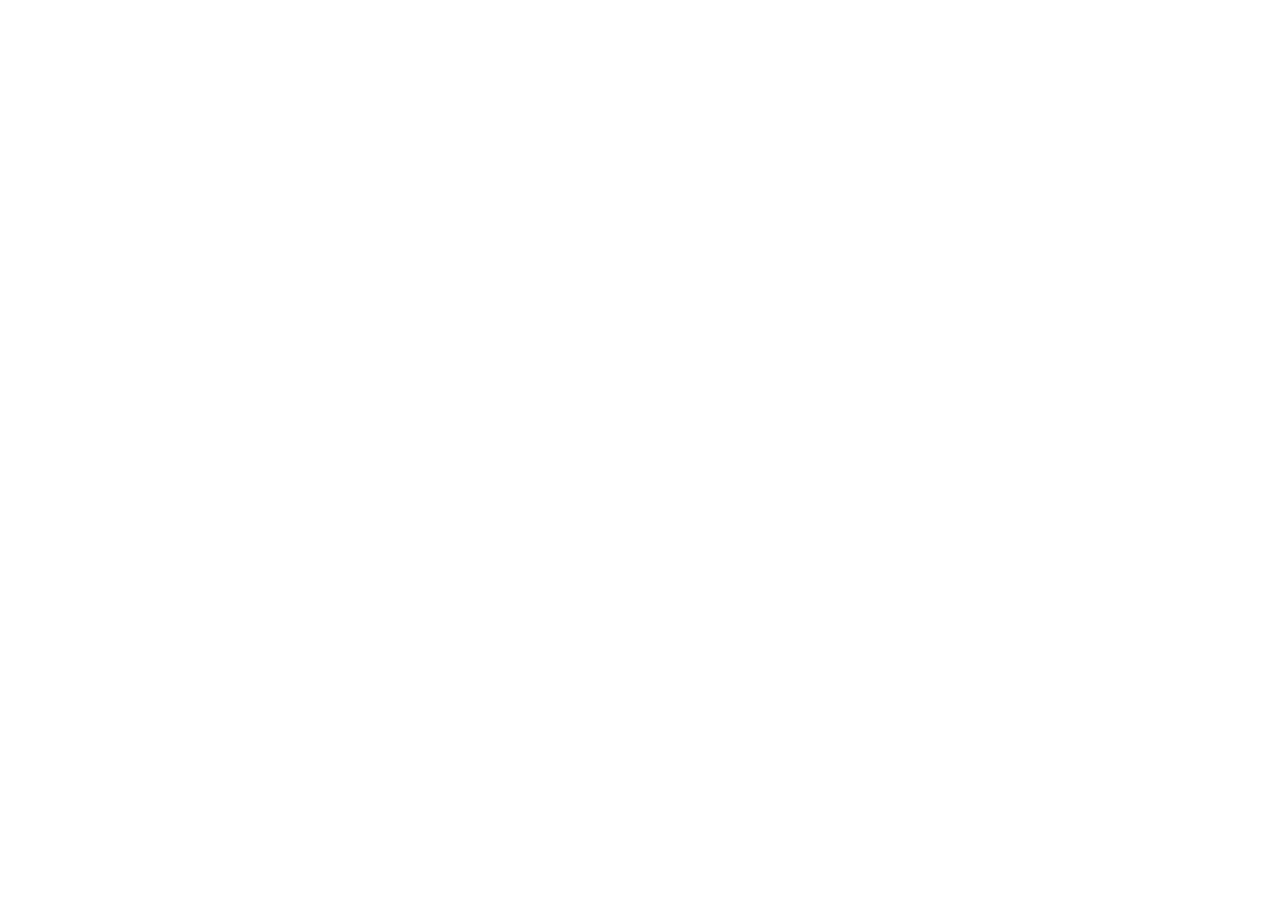
==== app-design.html @ 5d835c3c "save all" ====
<!DOCTYPE html>
<html lang="en">
<head>
    <meta charset="UTF-8">
    <meta http-equiv="X-UA-Compatible" content="IE=edge">
    <meta name="viewport" content="width=device-width, initial-scale=1.0">
    <title>App Design</title>
    <link rel="stylesheet" href="./css/main.css">
</head>
<body>
    
</body>
</html>
---- css/main.css ----
@import url('https://fonts.googleapis.com/css2?family=Jost:wght@400;500&display=swap');

body{
    font-family: 'Jost', sans-serif;
}
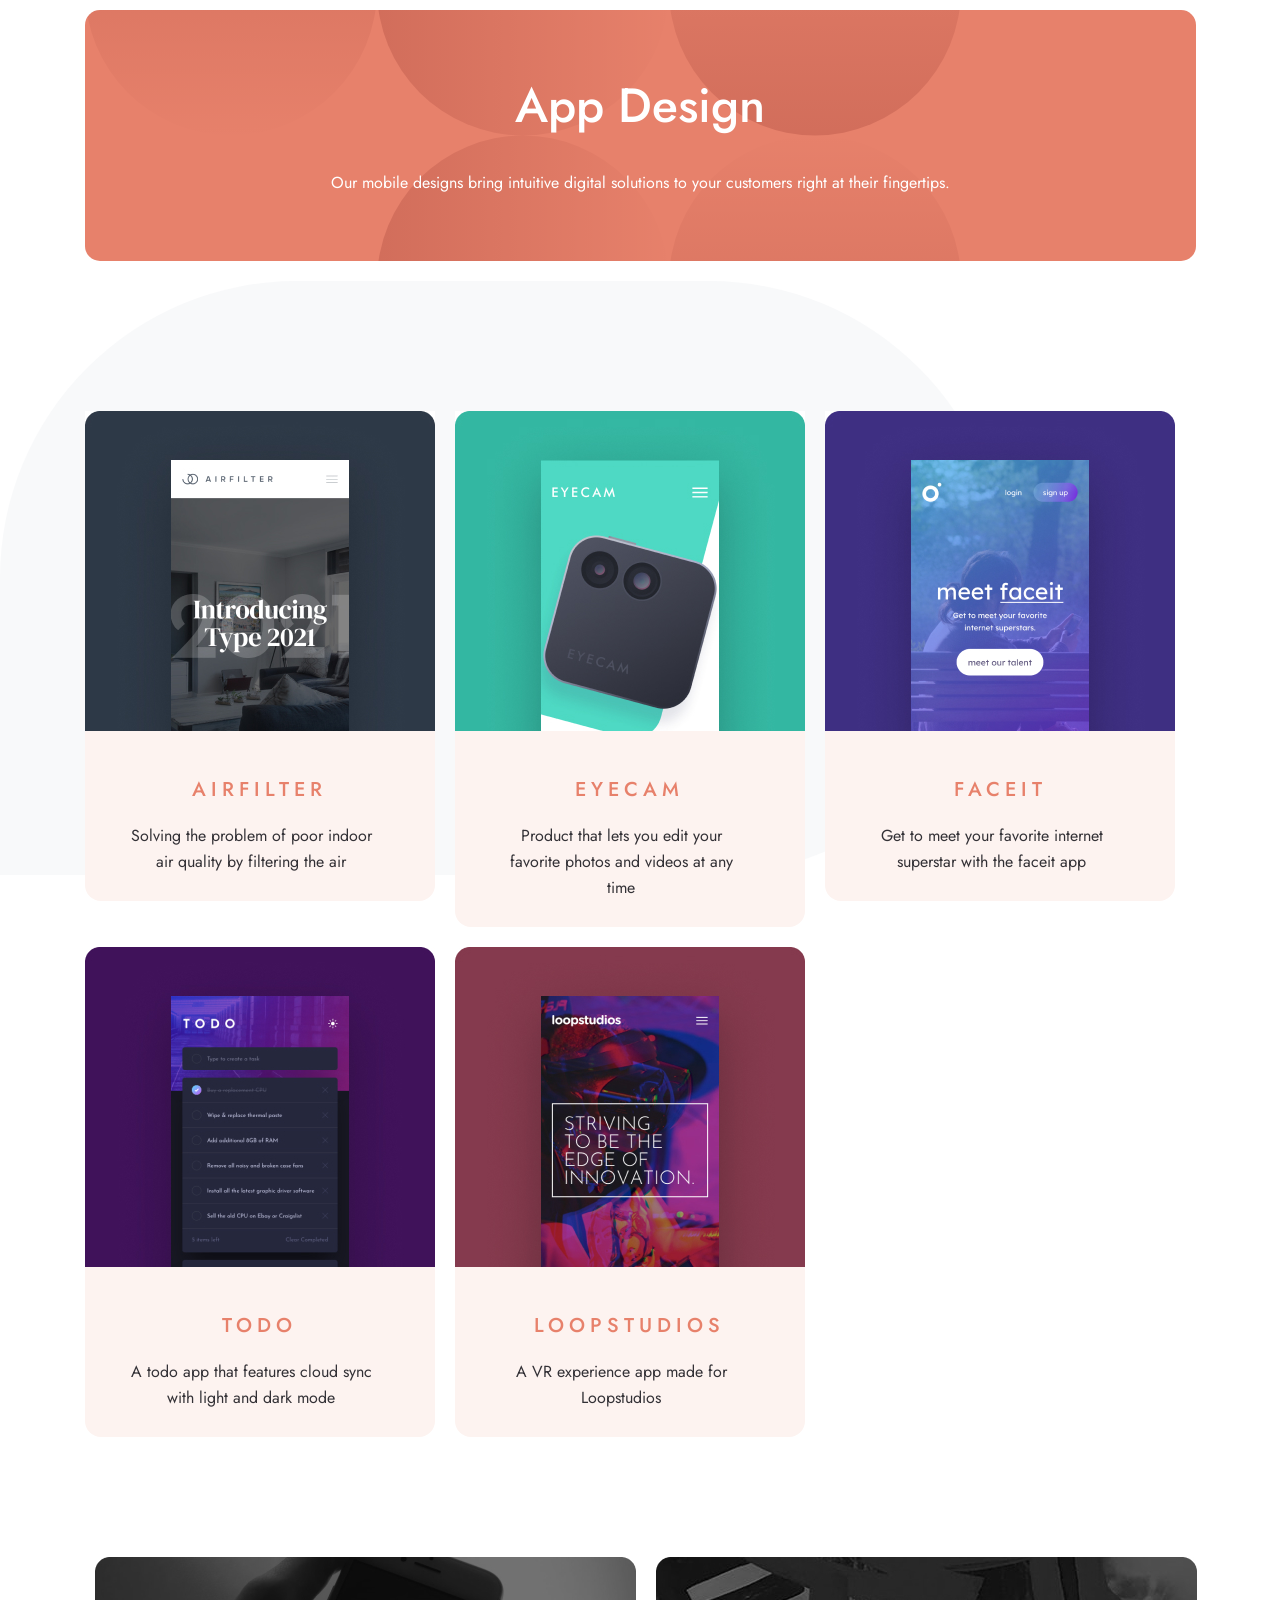
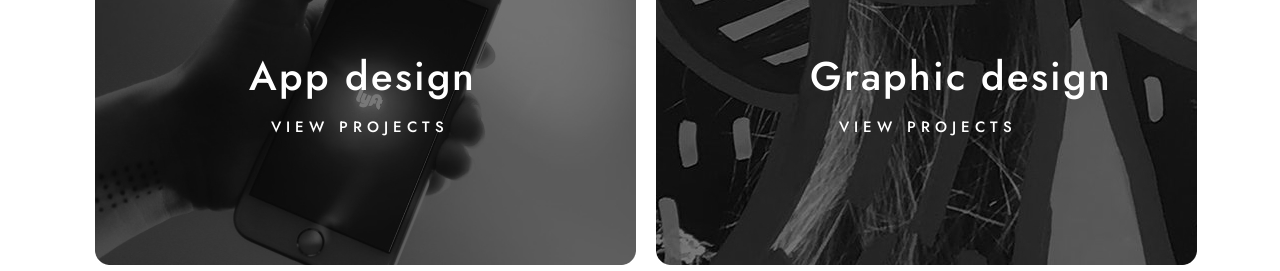
==== commit 2ff805fa: "save all" ====
--- a/app-design.html
+++ b/app-design.html
@@ -1,13 +1,107 @@
 <!DOCTYPE html>
 <html lang="en">
+
 <head>
     <meta charset="UTF-8">
     <meta http-equiv="X-UA-Compatible" content="IE=edge">
     <meta name="viewport" content="width=device-width, initial-scale=1.0">
     <title>App Design</title>
+    <link rel="shortcut icon" href="./img/Oval (1).svg" type="image/x-icon">
     <link rel="stylesheet" href="./css/main.css">
 </head>
+
 <body>
-    
+    <section>
+
+        <div class="container">
+            <div class="page-title page-title_app-page-title ">
+                <h1 class="page-title__heading"> App Design</h1>
+                <p class="page-title__text">Our mobile designs bring intuitive digital solutions
+                    to your customers right at their fingertips.</p>
+
+            </div>
+
+        </div>
+
+        <article class="portfolio">
+            <div class="container">
+                <div class="row">
+                    <div class="column">
+                        <div class="card">
+                            <img src="./img/app desing.jpg" alt="portfolio" class="card__image">
+                            <div class="card__content">
+                                <h3 class="card__title"> AIRFILTER</h3>
+                                <p class="card__text">Solving the problem of poor indoor air quality by filtering the
+                                    air</p>
+                            </div>
+                        </div>
+                    </div>
+                    <div class="column">
+                        <div class="card">
+                            <img src="./img/Express - Desktop (1).jpg" alt="portfolio" class="card__image">
+                            <div class="card__content">
+                                <h3 class="card__title"> EYECAM</h3>
+                                <p class="card__text">Product that lets you edit your favorite photos and videos at any
+                                    time</p>
+                            </div>
+                        </div>
+                    </div>
+                    <div class="column">
+                        <div class="card">
+                            <img src="./img/Express - Desktop (2).jpg" alt="portfolio" class="card__image">
+                            <div class="card__content">
+                                <h3 class="card__title"> FACEIT</h3>
+                                <p class="card__text">Get to meet your favorite internet superstar with the faceit app
+                                </p>
+                            </div>
+                        </div>
+                    </div>
+                    <div class="column">
+                        <div class="card">
+                            <img src="./img/Express - Desktop (3).jpg" alt="portfolio" class="card__image">
+                            <div class="card__content">
+                                <h3 class="card__title"> TODO</h3>
+                                <p class="card__text">A todo app that features cloud sync with light and dark mode</p>
+                            </div>
+                        </div>
+                    </div>
+                    <div class="column">
+                        <div class="card">
+                            <img src="./img/Express - Desktop (4).jpg" alt="portfolio" class="card__image">
+                            <div class="card__content">
+                                <h3 class="card__title"> LOOPSTUDIOS</h3>
+                                <p class="card__text">A VR experience app made for Loopstudios</p>
+                            </div>
+                        </div>
+                    </div>
+                </div>
+            </div>
+        </article>
+        <div class="services">
+            <div class="container">
+                <div class="row">
+                    <div class="col-lg-6">
+                        <a href="app-design.html" class="service">
+                            <img src="./img/Bitmap (16).jpg" alt="app-design" class="service__image">
+                            <span class="service__info">
+                                <span class="service__title">App design</span>
+                                <span class="service__text"> VIEW PROJECTS</span>
+                            </span>
+                        </a>
+                    </div>
+                    <div class="col-lg-6">
+                        <a href="graphicdesign.html" class="service">
+                            <img src="./img/Bitmap (17).jpg" alt="Graphic design" class="service__image">
+                            <span class="service__info">
+                                <span class="service__title"> Graphic design</span>
+                                <span class="service__text">VIEW PROJECTS</span>
+                            </span>
+                        </a>
+                    </div>
+                </div>
+            </div>
+        </div>
+    </section>
 </body>
+
 </html>
--- a/css/main.css
+++ b/css/main.css
@@ -3,4 +3,153 @@
 
 body{
     font-family: 'Jost', sans-serif;
+    margin: 0;
+}
+.row{
+    display: flex;
+}
+.container{
+    max-width: 1111px;
+    margin: 0 auto;
+}
+.page-title {
+   background-image: url(../img/Group\ 5.svg);
+   background-color: #E7816B;
+   background-position: right;
+   background-repeat: no-repeat;
+   border-radius: 15px;
+   padding: 32px 0 49px 0 ;
+   margin: 10px 0;
+   text-align: center;
+}
+.page-title::after{
+    content: '';
+    position: absolute;
+    background: #F1F3F5;
+    mix-blend-mode: normal;
+    opacity: 0.5;
+    border-radius: 297px 297px 297px 0px;
+    width: 1006px;
+    height: 594px;
+    left: 0px;
+    top: 281px;
+}
+.page-title__heading {
+    font-weight: 500;
+    font-size: 48px;
+    line-height: 48px;
+    color: #FFFFFF;
+}
+
+.page-title__text {
+    font-size: 16px;
+    line-height: 26px;
+    color: #FFFFFF;
+}
+
+.portfolio {
+    margin-top: 150px;
+    position: relative;
+}
+
+.portfolio  .row {
+    display: grid;
+}
+.column{
+   display: grid;
+   gap:20px 15px;
+}
+.column:nth-child(1){
+    grid-row: 1 / 2;
+    grid-column: 1 / 2;
+}
+.column:nth-child(2){
+    grid-row: 1 / 2;
+    grid-column: 2 / 3; 
+}
+.column:nth-child(3){
+    grid-row: 1 / 2;
+    grid-column: 3 / 4; 
+}
+.card__content:hover {
+  background-color:#E7816B;
+  color:#FFFFFF;
+  cursor: pointer;
+}/*
+.card__image {}*/
+
+.card__content {
+    width: 350px; 
+    background: #FDF3F0;
+    margin-top: -6px;
+    padding: 26px 0;
+    border-bottom-right-radius: 16px;
+    border-bottom-left-radius:16px ;
+    margin-bottom: 20px;
+}
+
+.card__title {
+    font-weight: 500;
+    font-size: 20px;
+    line-height: 26px;
+    text-align: center;
+    letter-spacing: 5px;
+    color: #E7816B;
+}
+.card__title:hover{
+    color:#FFFFFF;
+}
+
+.card__text {
+    width: 70%;
+    text-align: center;
+    font-size: 16px;
+    line-height: 26px;
+    margin: 0 44px;
+    color: #333136;
+}
+.card__text:hover{
+    color:#FFFFFF; 
+}
+.services{
+    margin-top: 100px;
+    
+}
+.service {
+    position: relative;
+}
+
+.service__image {
+    margin: 0 10px;
+}
+
+.service__info {
+    position: absolute;
+    left: 29.39%;
+    top: calc(50% - 48px/2 - 183px);
+}
+
+.service__title {
+    font-weight: 500;
+    font-size: 40px;
+    line-height: 48px;
+    text-align: center;
+    letter-spacing: 2px;
+    color: #FFFFFF;
+}
+
+.service__text {
+    font-weight: 500;
+    font-size: 15px;
+    line-height: 22px;
+    letter-spacing: 5px;
+    text-transform: uppercase;
+    color: #FFFFFF;
+    position: absolute;
+    left: 9.36%;
+    top: calc(50% - 48px/2 - -64px);
+}
+/*==========*/
+.page-title_app-page-title{
+    background-position: left;
 }
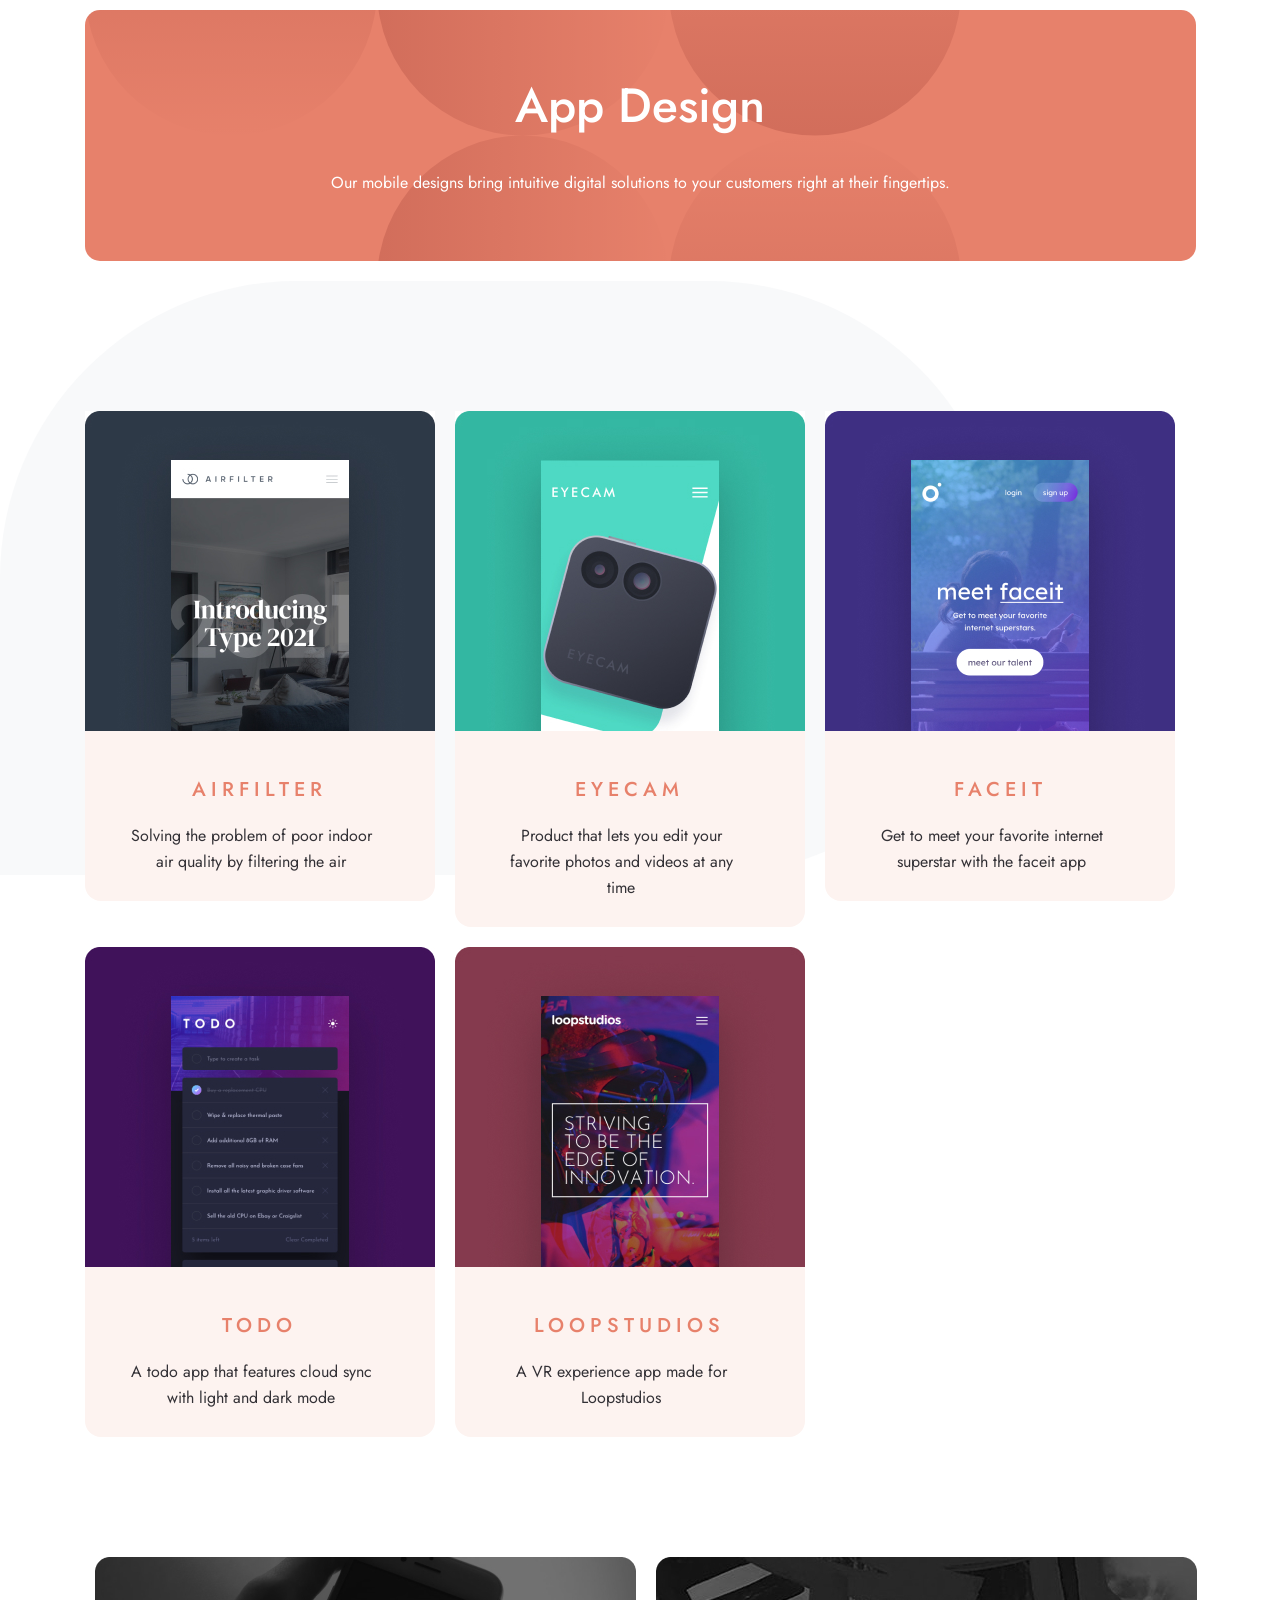
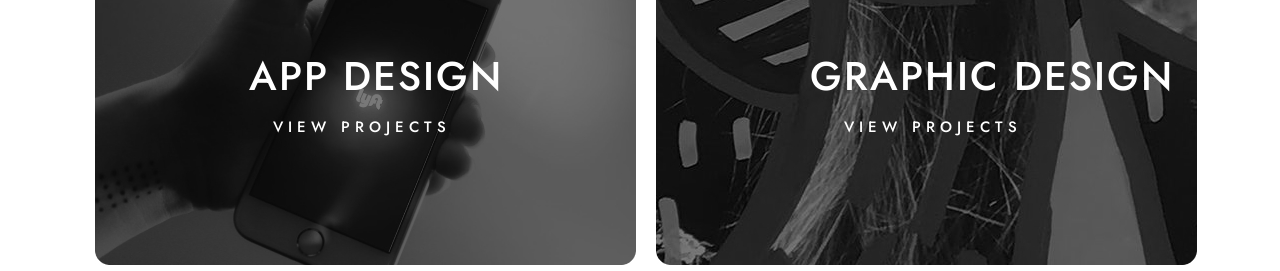
==== commit 666f463b: "changes last" ====
--- a/app-design.html
+++ b/app-design.html
@@ -8,9 +8,26 @@
     <title>App Design</title>
     <link rel="shortcut icon" href="./img/Oval (1).svg" type="image/x-icon">
     <link rel="stylesheet" href="./css/main.css">
+    <link rel="stylesheet" href="./css/responsive.css">
+    <link rel="stylesheet" href="./css/fonts.css">
 </head>
 
 <body>
+    <header id="mainHeader" class="main-header">
+        <div class="container">
+            <div class="row">
+                <a href="#"> <img src="./img/Group 13.svg" alt="logo desingo"> </a>
+                <button class="menu-toggle  open" onclick="openMenu()"> <img src="./img/menu.svg" alt="menu"> </button>
+                <button class="menu-toggle  close" onclick="closeMenu()"> <img src="./img/close.svg" alt="menu-close">
+                </button>
+                <nav id="mainnav" class="nav-main">
+                    <a class="nav-main__link" href="about.html">OUR COMPANY</a>
+                    <a class="nav-main__link" href="location.html">LOCATIONS</a>
+                    <a class="nav-main__link" href="contact.html">CONTACT</a>
+                </nav>
+            </div>
+        </div>
+    </header>
     <section>
 
         <div class="container">
@@ -102,6 +119,91 @@
             </div>
         </div>
     </section>
+
+    <section class="big-footer">
+
+        <article class="get-in">
+
+            <div class="container">
+                <div class="get-in-content">
+                    <div class="row">
+
+                        <div class="get-in-text">
+
+                            <h2 class="get-in-title">Let’s talk about your project</h2>
+                            <p class=" get-paragrah features-paragraf  ">Ready to take it to the next level? Contact us
+                                today and find out
+                                how our expertise can help
+                                your business grow. </p>
+                        </div>
+                        <div class="get-btn">
+                            <button class="btn " type="button">Get in touch</button>
+                        </div>
+
+
+                    </div>
+                </div>
+            </div>
+        </article>
+        <footer class="footer">
+            <div class="container">
+                <div class="footer-content">
+                    <div class="row">
+                        <div class="logo-footer">
+                            <a href="#"> <img src="./img/Group 13 (1).svg" alt="logo"></a>
+                        </div>
+                        <div class="designo-links">
+                            <a class="foot-link" href="about.html">OUR COMPANY</a>
+                            <a class="foot-link" href="location.html">LOCATIONS</a>
+                            <a class="foot-link" href="contact.html">CONTACT</a>
+
+                        </div>
+                    </div>
+                </div>
+
+                <address class="desingo-contacts">
+                    <div class="row">
+
+                        <address class="desingo-adress">
+                            <p class="desingo-span"> Designo Central Office 3886 Wellington Street Toronto, Ontario M9C
+                                3J5</p>
+                        </address>
+
+                        <address class="desingo-adress">
+                            <p class="desingo-span"> Contact Us (Central Office) P:<a class="desingo-span"
+                                    href="tel:+12538638967"> +1 253-863-8967</a>
+                                <a class="desingo-span" href="mailto:contact@designo.co"> M:contact@designo.co </a>
+                            </p>
+                        </address>
+                        <div class="footer-icons">
+                            <a target="_blank" href="https://www.facebook.com"> <i class="icon-facebook"></i> </a>
+                            <a target="_blank" href="https://publish.twitter.com"> <i class="icon-twitter"></i> </a>
+                            <a target="_blank" href="https://youtube.com"> <i class="icon-youtube"></i> </a>
+                            <a target="_blank" href="https://instagram.com"> <i class="icon-instagram"></i> </a>
+                            <a target="_blank" href="https://pinterest.com"> <i class="icon-pinterest"></i> </a>
+                        </div>
+
+                    </div>
+                </address>
+            </div>
+
+        </footer>
+    </section>
+
+    <script>
+        const menu = document.getElementById('mainnav');
+        const header = document.getElementById('mainHeader');
+
+        function openMenu() {
+            menu.style.display = 'block';
+            header.classList = 'main-header on';
+        }
+
+        function closeMenu() {
+            menu.style.display = 'none';
+            header.classList = 'main-header';
+        }
+    </script>
 </body>
 
 </html>
--- a/css/main.css
+++ b/css/main.css
@@ -11,6 +11,27 @@
 .container{
     max-width: 1111px;
     margin: 0 auto;
+}
+
+.main-header{
+    display: none;
+}
+.big-footer{
+    display: none;
+}
+.main-header .row {
+   justify-content: space-between;
+   align-items: center;
+}
+.nav-main:nth-child(1){
+    margin-left: 15px;
+}
+.nav-main__link{
+    text-decoration: none;
+    font-size: 14px;
+    line-height: 14px;
+    letter-spacing: 2px;
+    color: #333136;
 }
 .page-title {
    background-image: url(../img/Group\ 5.svg);
@@ -127,6 +148,7 @@
     position: absolute;
     left: 29.39%;
     top: calc(50% - 48px/2 - 183px);
+    text-transform: uppercase;
 }
 
 .service__title {
@@ -152,4 +174,95 @@
 /*==========*/
 .page-title_app-page-title{
     background-position: left;
+}
+.get-in {
+    width: 85%;
+    position: absolute;
+    top: -232px;
+    left: 100px;
+}
+.get-in-content {
+   background-image: url(../img/Group\ 28\ \(1\).jpg);
+    background-position: center ;
+    background-size: cover;
+    background-repeat: no-repeat;
+    border-radius: 15px;
+    width: 100%;
+    padding: 50px 0;
+}
+
+.get-in-content .row {
+    flex-direction: row;
+    justify-content: space-around;
+    align-items: center;
+}
+
+.get-in-text {
+    width: 60%;
+}
+
+.get-in-title {
+    width: 42%;
+    font-weight: 500;
+    font-size: 40px;
+    line-height: 40px;
+    color: #FFFFFF;
+}
+
+.get-paragrah {
+    width: 67%;
+    text-align: left;
+    color: #fff;
+}
+/*=========================
+    footer
+===========================*/
+.footer {
+    width: 100%;
+}
+
+.footer {
+    background-color: #1D1C1E;
+    padding: 100px 0px 0px 0px;
+}
+.footer-content{
+    border-bottom: 2px solid grey;
+    padding:0 0 30px 0;
+}
+.footer .row {
+    flex-direction: row;
+    justify-content: space-between;
+    align-items: center;
+}
+.foot-link {
+    font-size: 14px;
+    line-height: 14px;
+    letter-spacing: 2px;
+    color: #fff;
+    margin: 0 15px;
+    display: inline-block;
+    transition: 0.5s ease-in-out;
+}
+.desingo-contacts{
+    padding: 20px 0;
+}
+.desingo-adress {
+    width: 18%;
+    color: #fff;
+}
+
+.footer-icons {
+    margin-bottom: -48px;
+}
+
+.desingo-span {
+    font-weight: bold;
+    font-size: 16px;
+    line-height: 26px;
+    color: gray;
+}
+
+.big-footer {
+    position: relative;
+    margin-top: 267px;
 }
--- a/css/responsive.css
+++ b/css/responsive.css
@@ -0,0 +1,291 @@
+@media(max-width:991px) {
+    .container {
+        margin: 0 10px;
+    }
+
+    .main-header {
+        display: block;
+        margin: 18px 16px;
+    }
+
+    .page-title::after {
+        display: none;
+    }
+
+    .page-title__text {
+        width: 42%;
+        margin: 0 auto;
+    }
+
+    .nav-main {
+        display: block;
+        display: flex;
+        justify-content: space-between;
+    }
+
+    .nav-main__link:nth-child(1) {
+        margin-right: 49px;
+    }
+
+    .nav-main__link:nth-child(2) {
+        margin-right: 84px;
+    }
+
+    .menu-toggle {
+        display: none;
+    }
+
+    .page-title::after {
+        width: 950px;
+    }
+
+    .portfolio .row {
+        display: flex;
+        flex-wrap: wrap;
+    }
+
+    .column {
+        width: 100%;
+    }
+
+    .services .row {
+        flex-direction: column;
+    }
+
+    .service__image {
+        width: 927px;
+        object-fit: fill;
+        object-position: center;
+    }
+
+    .service__info {
+        top: calc(50% - 48px/2 - 143px);
+        left: 35.39%;
+    }
+
+    .card {
+        display: flex;
+        flex-direction: row;
+        align-self: center;
+        align-content: center;
+    }
+
+    .card__image {
+        width: 50%;
+    }
+
+    .card__content {
+        width: 50%;
+    }
+
+    .card__title {
+        margin: 138px 0 12px 0;
+    }
+
+    .card__text {
+        width: 67%;
+        margin: 0 67px;
+        padding: 0 0 100px 0;
+    }
+
+    .big-footer {
+        display: block;
+        position: relative;
+        margin-top: 359px;
+    }
+
+    .get-in {
+        width: 98%;
+        position: absolute;
+        top: -305px;
+        left: 16px;
+    }
+
+    .get-in-text {
+        text-align: center;
+        width: 74%;
+        margin: 0 auto;
+    }
+
+    .get-in-content .row {
+        flex-direction: column;
+    }
+
+    .get-in-title {
+        margin: 10px auto 30px;
+    }
+
+    .btn {
+        background: #FFFFFF;
+        border-radius: 8px;
+        letter-spacing: 1px;
+        text-transform: uppercase;
+        color: #333136;
+        padding: 19px;
+        border: none;
+        outline: none;
+        margin-top: 40px;
+    }
+
+    a {
+        text-decoration: none;
+    }
+
+    .get-paragrah {
+        margin: 0 auto;
+        text-align: center;
+    }
+}
+
+@media(max-width:767px) {
+    .service__image {
+        width: 100%;
+        margin: 0;
+    }
+
+    .nav-main {
+        display: none;
+        position: absolute;
+        top: 14%;
+        left: 24px;
+        right: 24px;
+        margin-top: 24px;
+        padding: 15px;
+        background-color:  #1D1C1E;
+        border-radius: 4px;
+        z-index: 1;
+    }
+    .main-header.on:after {
+        content: '';
+        position: absolute;
+        left: 0;
+        right: 0;
+        top: 16%;
+        height: 600px;
+        background: linear-gradient(180deg, #01020a 0%, rgba(0, 0, 0, 0) 100%);
+    }
+    
+    .main-header .menu-toggle.open {
+        display: block;
+    }
+    .main-header .menu-toggle.close {
+        display: none;
+    }
+    .main-header.on .menu-toggle.open {
+        display: none;
+    }
+    .main-header.on .menu-toggle.close {
+        display: block;
+    }
+    .nav-main__link {
+        display: block;
+        font-size: 18px;
+        padding: 15px 0;
+        color: #FFFFFF;
+    }
+    .nav-main-link:after {
+        bottom: 0;
+        width: 50px;
+        left: 50%;
+        margin-left: -25px;
+    }
+    .menu-toggle {
+        display: block;
+        border: none;
+        background: transparent;
+    }
+.menu-toggle{
+    display: block;
+}
+.page-title{
+    padding: 166px 0;
+    background-image: url(../img/Oval\ \(2\).svg);
+    background-position: center;
+}
+.card{
+    flex-direction: column;
+}
+.card__image {
+    width: 100%;
+}
+.card__content {
+    width: 100%;
+    padding: 40px 0;
+}
+.card__text {
+    width: 44%;
+    margin: 0 auto;
+    padding: 0;
+}
+.card__title {
+     margin: 0; 
+}
+.get-in-title {
+    width: 61%;
+}
+.get-paragrah {
+    width: 62%;
+}
+.footer .row{
+    flex-direction: column;
+}
+.desingo-adress {
+    width: 27%;
+}
+.designo-links{
+    display: flex;
+    flex-direction: column;
+}
+.foot-link:nth-child(1){
+    margin: 60px 0 15px 0;
+}
+.foot-link:nth-child(2){
+    margin: 15px 0;
+}
+.foot-link:nth-child(3){
+    margin: 15px 0;
+}
+.logo-footer{
+    border-bottom: 2px solid  grey;
+    width: 90%;
+    text-align: center;
+    padding: 40px 0 30px 0;
+}
+.footer-content{
+    border-bottom: none;
+}
+.footer-icons {
+    margin-bottom: 0;
+}
+.desingo-contacts {
+    padding: 0 0 20px 0;
+}
+}
+
+@media(max-width:565px){
+    .service__image {
+        width: 100%;
+    }
+    .service__info{
+        left: 28.39%;
+    }
+    .service__title{
+        font-size: 30px;
+    }
+    .get-in-title {
+        width: 78%;
+    }
+    .get-paragrah {
+        width: 75%;
+    }
+        
+}
+@media(max-width:480px){
+    .service__image {
+        width: 100%;
+        margin: 0 ;
+    }
+    .get-in{
+        left: 6px;
+    }
+}
--- a/css/fonts.css
+++ b/css/fonts.css
@@ -0,0 +1,57 @@
+@font-face {
+  font-family: 'icomoon';
+  src:  url('../fonts/icomoon.eot?wbki02');
+  src:  url('../fonts/icomoon.eot?wbki02#iefix') format('embedded-opentype'),
+    url('../fonts/icomoon.ttf?wbki02') format('truetype'),
+    url('../fonts/icomoon.woff?wbki02') format('woff'),
+    url('../fonts/icomoon.svg?wbki02#icomoon') format('svg');
+  font-weight: normal;
+  font-style: normal;
+  font-display: block;
+}
+
+[class^="icon-"], [class*=" icon-"] {
+  /* use !important to prevent issues with browser extensions that change fonts */
+  font-family: 'icomoon' !important;
+  speak: never;
+  font-style: normal;
+  font-weight: normal;
+  font-variant: normal;
+  text-transform: none;
+  line-height: 1;
+
+  /* Better Font Rendering =========== */
+  -webkit-font-smoothing: antialiased;
+  -moz-osx-font-smoothing: grayscale;
+}
+
+.icon-facebook:before {
+  content: "\e900";
+  color: #E7816B;
+  font-size: 25px;
+  margin-right: 10px ;
+}
+.icon-pinterest:before {
+  content: "\e901";
+  color: #E7816B;
+  font-size: 25px;
+  margin-right: 10px ;
+}
+.icon-twitter:before {
+  content: "\e902";
+  color: #E7816B;
+  font-size: 25px;
+  margin-right: 10px ;
+}
+.icon-youtube:before {
+  content: "\e903";
+  color: #E7816B;
+  font-size: 25px;
+  margin-right: 10px ;
+}
+.icon-instagram:before {
+  content: "\e90a";
+  color: #E7816B;
+  font-size: 25px;
+  margin-right: 10px ;
+}
